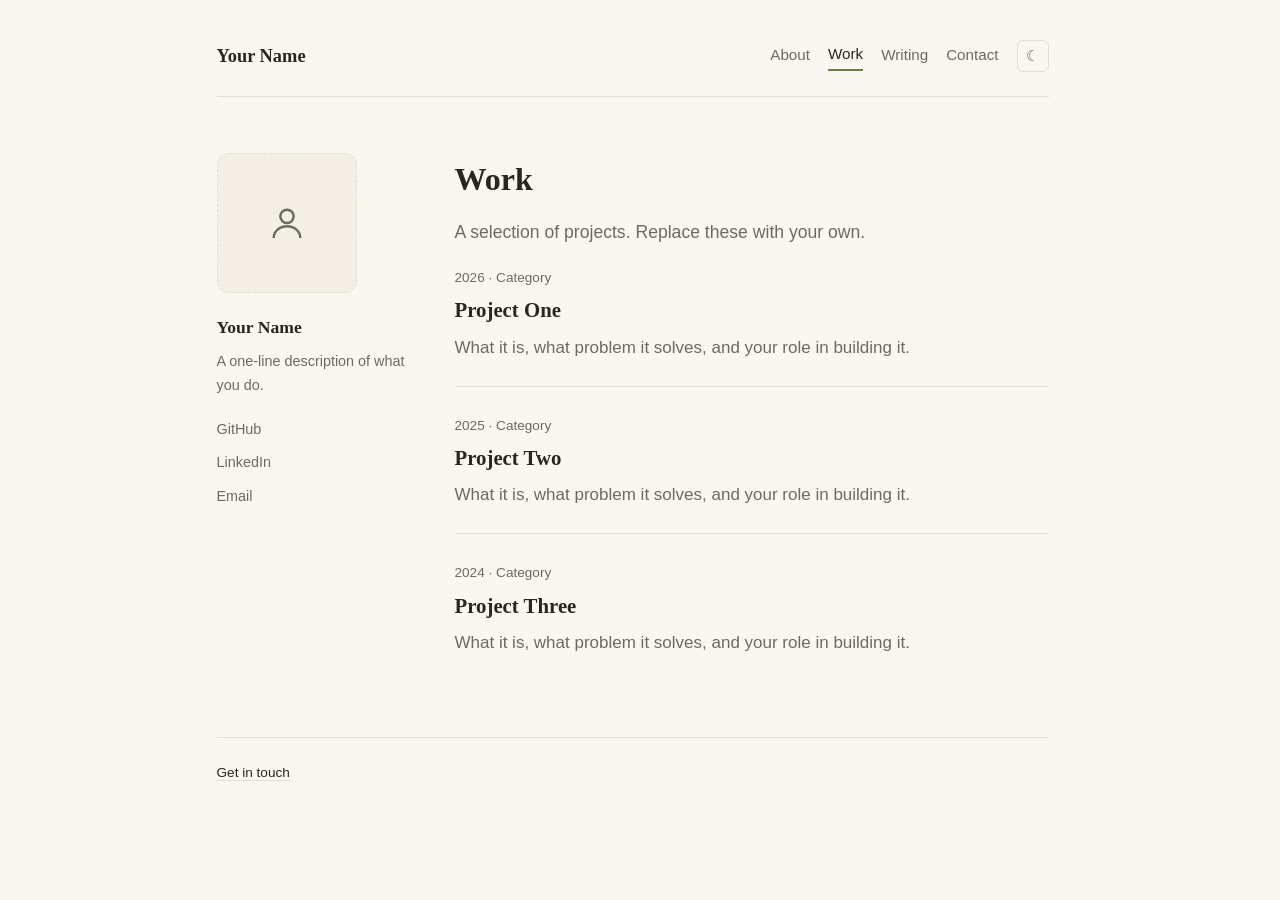
==== work.html @ 70b72f55 "Initial personal website: home, about, work, writing, contact pages Static HTML/CSS/JS site with lig" ====
<!doctype html>
<html lang="en">
<head>
  <meta charset="UTF-8" />
  <meta name="viewport" content="width=device-width, initial-scale=1.0" />
  <title>Work — Your Name</title>
  <link rel="stylesheet" href="style.css" />
  <script src="theme.js" defer></script>
</head>
<body>
  <div class="wrap">
    <header>
      <div class="header-row">
        <a class="site-name" href="index.html">Your Name</a>
        <nav>
          <a href="about.html">About</a>
          <a href="work.html" class="active">Work</a>
          <a href="writing.html">Writing</a>
          <a href="contact.html">Contact</a>
          <button id="theme-toggle" aria-label="Toggle theme">☾</button>
        </nav>
      </div>
    </header>

    <div class="page-layout">
      <aside class="sidebar">
        <div class="avatar-placeholder" title="Add your photo">
          <svg viewBox="0 0 24 24"><circle cx="12" cy="8" r="4"></circle><path d="M4 21c0-4 3.6-7 8-7s8 3 8 7"></path></svg>
        </div>
        <p class="sidebar-name">Your Name</p>
        <p class="sidebar-tagline">A one-line description of what you do.</p>
        <ul class="sidebar-links">
          <li><a href="https://github.com/yourusername" target="_blank" rel="noopener">GitHub</a></li>
          <li><a href="https://linkedin.com/in/yourusername" target="_blank" rel="noopener">LinkedIn</a></li>
          <li><a href="mailto:aanikaj2023@gmail.com">Email</a></li>
        </ul>
      </aside>

      <main>
        <h1>Work</h1>
        <p class="lede">A selection of projects. Replace these with your own.</p>

        <div class="item-list">
          <div class="item">
            <div class="item-meta">2026 · Category</div>
            <h2><a href="#">Project One</a></h2>
            <p>What it is, what problem it solves, and your role in building it.</p>
          </div>
          <div class="item">
            <div class="item-meta">2025 · Category</div>
            <h2><a href="#">Project Two</a></h2>
            <p>What it is, what problem it solves, and your role in building it.</p>
          </div>
          <div class="item">
            <div class="item-meta">2024 · Category</div>
            <h2><a href="#">Project Three</a></h2>
            <p>What it is, what problem it solves, and your role in building it.</p>
          </div>
        </div>
      </main>
    </div>

    <footer>
      <a href="contact.html">Get in touch</a>
    </footer>
  </div>
</body>
</html>
---- style.css ----
/* ---- Theme tokens ---- */
:root {
  --bg: #faf7f0;
  --bg-raised: #f3efe5;
  --text: #292520;
  --text-secondary: #6e6a5f;
  --border: #e5decf;
  --link-hover: #000000;
  --accent: #6b7a4f;
  --accent-soft: #dfe6d2;
  color-scheme: light;
}

:root[data-theme="dark"] {
  --bg: #1a1917;
  --bg-raised: #232019;
  --text: #ede8de;
  --text-secondary: #a8a297;
  --border: #33302a;
  --link-hover: #ffffff;
  --accent: #9bb076;
  --accent-soft: #2e3524;
  color-scheme: dark;
}

@media (prefers-color-scheme: dark) {
  :root:not([data-theme="light"]) {
    --bg: #1a1917;
    --bg-raised: #232019;
    --text: #ede8de;
    --text-secondary: #a8a297;
    --border: #33302a;
    --link-hover: #ffffff;
    --accent: #9bb076;
    --accent-soft: #2e3524;
    color-scheme: dark;
  }
}

* {
  box-sizing: border-box;
}

html {
  scrollbar-gutter: stable;
}

body {
  margin: 0;
  background: var(--bg);
  color: var(--text);
  font-family: -apple-system, BlinkMacSystemFont, "Segoe UI", Helvetica, Arial, sans-serif;
  font-size: 17px;
  line-height: 1.65;
  transition: background 0.15s ease, color 0.15s ease;
}

.wrap {
  max-width: 860px;
  margin: 0 auto;
  padding: 0 14px;
}

/* ---- Header / nav ---- */
header {
  padding: 40px 0 24px;
  border-bottom: 1px solid var(--border);
}

.header-row {
  display: flex;
  align-items: center;
  justify-content: space-between;
  gap: 16px;
}

.site-name {
  font-family: Georgia, "Times New Roman", serif;
  font-size: 1.15rem;
  font-weight: 600;
  color: var(--text);
  text-decoration: none;
}

nav {
  display: flex;
  align-items: center;
  gap: 18px;
  font-size: 0.95rem;
}

nav a {
  color: var(--text-secondary);
  text-decoration: none;
  padding-bottom: 2px;
}

nav a:hover {
  color: var(--text);
}

nav a.active {
  color: var(--text);
  border-bottom: 2px solid var(--accent);
}

#theme-toggle {
  background: none;
  border: 1px solid var(--border);
  color: var(--text-secondary);
  border-radius: 6px;
  width: 32px;
  height: 32px;
  font-size: 0.95rem;
  cursor: pointer;
  display: inline-flex;
  align-items: center;
  justify-content: center;
  line-height: 1;
}

#theme-toggle:hover {
  color: var(--text);
  border-color: var(--text-secondary);
}

/* ---- Main content ---- */
main {
  padding: 56px 0 80px;
}

h1 {
  font-family: Georgia, "Times New Roman", serif;
  font-size: 2rem;
  font-weight: 600;
  margin: 0 0 12px;
}

h2 {
  font-family: Georgia, "Times New Roman", serif;
  font-size: 1.3rem;
  font-weight: 600;
  margin: 0 0 6px;
}

p {
  margin: 0 0 20px;
  color: var(--text);
}

.lede {
  font-size: 1.1rem;
  color: var(--text-secondary);
  max-width: 46ch;
}

a {
  color: var(--text);
  text-underline-offset: 3px;
  text-decoration-color: var(--border);
}

a:hover {
  text-decoration-color: var(--link-hover);
}

.section-label {
  text-transform: uppercase;
  letter-spacing: 0.08em;
  font-size: 0.75rem;
  color: var(--text-secondary);
  margin-bottom: 16px;
}

.section {
  margin-top: 56px;
}

/* ---- List items (projects / posts) ---- */
.item-list {
  display: flex;
  flex-direction: column;
  gap: 28px;
}

.item {
  padding-bottom: 24px;
  border-bottom: 1px solid var(--border);
}

.item:last-child {
  border-bottom: none;
  padding-bottom: 0;
}

.item-meta {
  font-size: 0.85rem;
  color: var(--text-secondary);
  margin-bottom: 4px;
}

.item h2 a {
  text-decoration: none;
}

.item h2 a:hover {
  text-decoration: underline;
}

.item p {
  color: var(--text-secondary);
  margin-bottom: 0;
}

.teaser-link {
  display: inline-block;
  margin-top: 4px;
  font-size: 0.95rem;
  color: var(--accent);
  text-decoration-color: var(--accent);
}

/* ---- Daily quote ---- */
.quote-section {
  margin-bottom: 56px;
}

.quote-block {
  margin: 0;
  padding: 32px 20px 26px;
  background: var(--bg-raised);
  border-left: 3px solid var(--accent);
  border-radius: 4px;
  cursor: pointer;
}

.quote-block:hover {
  border-left-color: var(--accent);
  background: var(--accent-soft);
}

.quote-block:focus-visible {
  outline: 2px solid var(--accent);
  outline-offset: 2px;
}

.quote-text {
  font-family: Georgia, "Times New Roman", serif;
  font-size: 1.75rem;
  line-height: 1.4;
  font-style: italic;
  margin: 0 0 14px;
  color: var(--text);
}

.quote-author {
  margin: 0;
  font-size: 0.9rem;
  color: var(--text-secondary);
}

.quote-author::before {
  content: "— ";
}

.quote-hint {
  margin: 10px 0 0;
  font-size: 0.82rem;
  color: var(--text-secondary);
}

.quote-context {
  margin: 16px 0 0;
  padding-top: 16px;
  border-top: 1px solid var(--border);
  color: var(--text-secondary);
  font-size: 0.95rem;
}

.quote-context.hidden {
  display: none;
}

/* ---- Home teaser sections ---- */
.home-section {
  margin-top: 44px;
}

.home-section h2 {
  margin-bottom: 10px;
}

.home-section p {
  color: var(--text-secondary);
  margin-bottom: 8px;
}

/* ---- Contact ---- */
.contact-list {
  list-style: none;
  padding: 0;
  margin: 0;
  display: flex;
  flex-direction: column;
  gap: 14px;
}

.contact-list a {
  font-size: 1.05rem;
}

.contact-list span {
  color: var(--text-secondary);
  font-size: 0.85rem;
  display: block;
  margin-bottom: 2px;
}

footer {
  border-top: 1px solid var(--border);
  padding: 24px 0;
  color: var(--text-secondary);
  font-size: 0.85rem;
}

/* ---- Page layout with sidebar (all pages except home) ---- */
.page-layout {
  display: flex;
  align-items: flex-start;
  gap: 48px;
}

.page-layout main {
  flex: 1;
  min-width: 0;
}

.sidebar {
  width: 190px;
  flex-shrink: 0;
  padding-top: 56px;
}

.avatar-placeholder {
  width: 140px;
  height: 140px;
  border-radius: 12px;
  border: 1px dashed var(--border);
  background: var(--bg-raised);
  display: flex;
  align-items: center;
  justify-content: center;
  margin-bottom: 20px;
}

.avatar-placeholder svg {
  width: 40px;
  height: 40px;
  stroke: var(--text-secondary);
  fill: none;
  stroke-width: 1.5;
}

.sidebar-name {
  font-family: Georgia, "Times New Roman", serif;
  font-size: 1.1rem;
  font-weight: 600;
  margin: 0 0 8px;
}

.sidebar-tagline {
  font-size: 0.9rem;
  color: var(--text-secondary);
  margin: 0 0 20px;
}

.sidebar-links {
  list-style: none;
  margin: 0;
  padding: 0;
  display: flex;
  flex-direction: column;
  gap: 10px;
  font-size: 0.9rem;
}

.sidebar-links a {
  color: var(--text-secondary);
  text-decoration: none;
}

.sidebar-links a:hover {
  color: var(--accent);
}

@media (max-width: 680px) {
  .page-layout {
    flex-direction: column;
    gap: 0;
  }

  .sidebar {
    width: 100%;
    padding-top: 32px;
    padding-bottom: 32px;
    border-bottom: 1px solid var(--border);
    margin-bottom: 8px;
  }
}
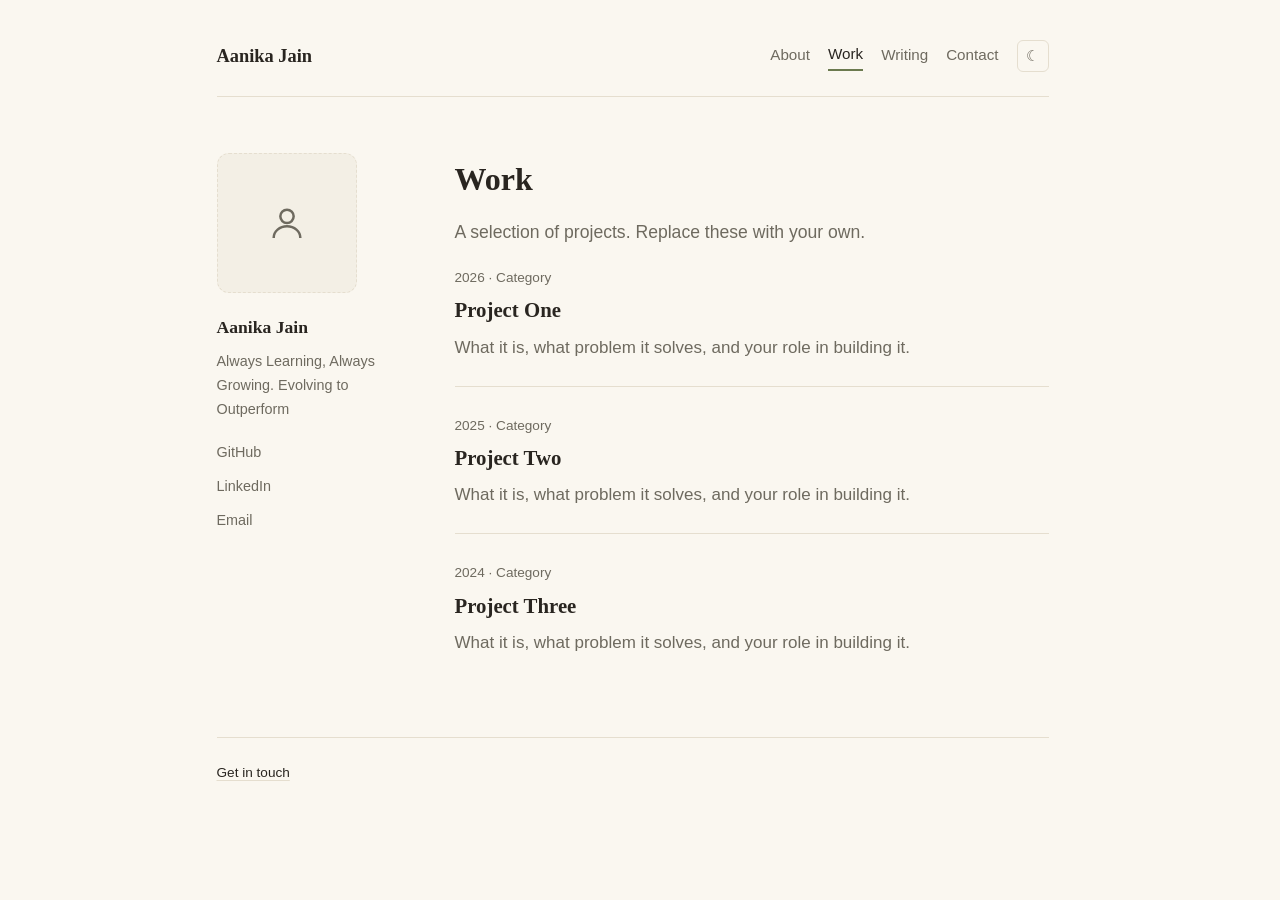
==== commit eac5df87: "started edits on quotes" ====
--- a/work.html
+++ b/work.html
@@ -3,7 +3,7 @@
 <head>
   <meta charset="UTF-8" />
   <meta name="viewport" content="width=device-width, initial-scale=1.0" />
-  <title>Work — Your Name</title>
+  <title>Work — Aanika Jain</title>
   <link rel="stylesheet" href="style.css" />
   <script src="theme.js" defer></script>
 </head>
@@ -11,7 +11,7 @@
   <div class="wrap">
     <header>
       <div class="header-row">
-        <a class="site-name" href="index.html">Your Name</a>
+        <a class="site-name" href="index.html">Aanika Jain</a>
         <nav>
           <a href="about.html">About</a>
           <a href="work.html" class="active">Work</a>
@@ -27,10 +27,10 @@
         <div class="avatar-placeholder" title="Add your photo">
           <svg viewBox="0 0 24 24"><circle cx="12" cy="8" r="4"></circle><path d="M4 21c0-4 3.6-7 8-7s8 3 8 7"></path></svg>
         </div>
-        <p class="sidebar-name">Your Name</p>
-        <p class="sidebar-tagline">A one-line description of what you do.</p>
+        <p class="sidebar-name">Aanika Jain</p>
+        <p class="sidebar-tagline"> Always Learning, Always Growing. Evolving to Outperform</p>
         <ul class="sidebar-links">
-          <li><a href="https://github.com/yourusername" target="_blank" rel="noopener">GitHub</a></li>
+          <li><a href="https://github.com/aanikajain" target="_blank" rel="noopener">GitHub</a></li>
           <li><a href="https://linkedin.com/in/yourusername" target="_blank" rel="noopener">LinkedIn</a></li>
           <li><a href="mailto:aanikaj2023@gmail.com">Email</a></li>
         </ul>
